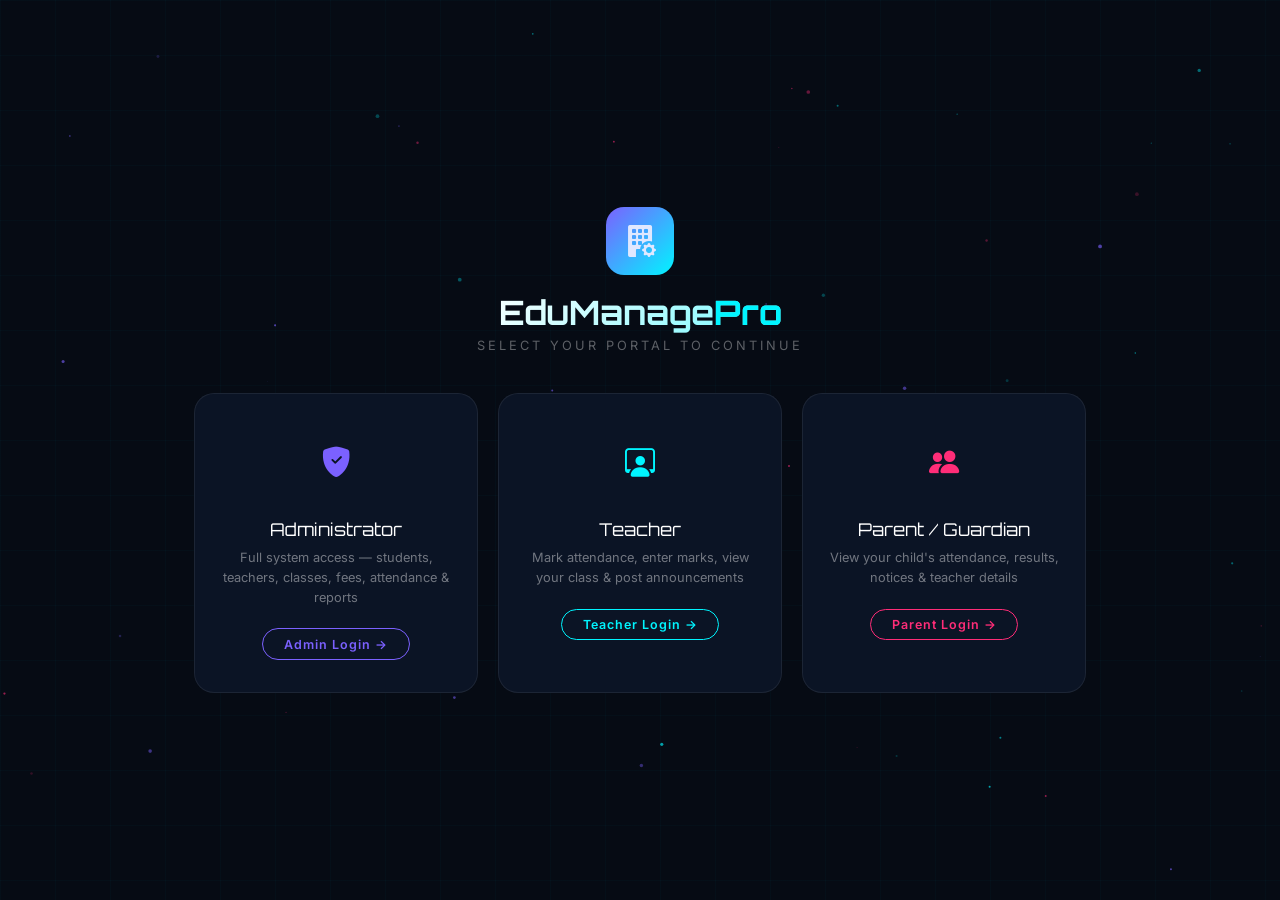
==== the school management/login.html @ 6f8d9f7c "Add files via upload" ====
<!DOCTYPE html>
<html lang="en">
<head>
  <meta charset="UTF-8"/>
  <meta name="viewport" content="width=device-width, initial-scale=1.0"/>
  <title>EduManage Pro — Secure Login</title>
  <meta name="description" content="EduManage Pro — OTP-verified login for Admin, Teacher & Parent portals"/>
  <link rel="stylesheet" href="https://cdn.jsdelivr.net/npm/bootstrap-icons@1.11.3/font/bootstrap-icons.min.css"/>
  <link href="https://fonts.googleapis.com/css2?family=Orbitron:wght@400;600;700;900&family=Inter:wght@300;400;500;600;700&display=swap" rel="stylesheet"/>
  <style>
    :root {
      --neon:#00f5ff; --neon-2:#7b61ff; --neon-3:#ff2d78;
      --bg:#060b14; --glass:rgba(13,22,40,.88);
      --green:#00e676; --red:#ff3d71; --amber:#ffc107;
      --font-brand:'Orbitron',sans-serif;
      --font-body:'Inter',sans-serif;
      --lc: #00f5ff;
    }
    *,*::before,*::after{box-sizing:border-box;margin:0;padding:0;}
    html,body{height:100%;}
    body{
      background:var(--bg); font-family:var(--font-body); color:#e0e8ff;
      min-height:100vh; display:flex; align-items:center; justify-content:center;
      overflow:hidden;
    }
    canvas{position:fixed;inset:0;z-index:0;pointer-events:none;}
    body::before{
      content:''; position:fixed; inset:0; z-index:0;
      background:linear-gradient(rgba(0,245,255,.025) 1px,transparent 1px),
                 linear-gradient(90deg,rgba(0,245,255,.025) 1px,transparent 1px);
      background-size:55px 55px; pointer-events:none;
    }

    /* ═══ WRAP ═══ */
    .wrap{position:relative;z-index:10;width:100%;max-width:940px;padding:1.5rem;}

    /* ═══ HEADER ═══ */
    .hdr{text-align:center;margin-bottom:2.5rem;}
    .logo{
      width:68px;height:68px;border-radius:18px;
      background:linear-gradient(135deg,var(--neon-2),var(--neon));
      display:flex;align-items:center;justify-content:center;
      font-size:2rem;margin:0 auto 1rem;
      animation:pulse 3s infinite;
    }
    @keyframes pulse{0%,100%{box-shadow:0 0 30px rgba(0,245,255,.4);}50%{box-shadow:0 0 65px rgba(0,245,255,.75);}}
    .brand{font-family:var(--font-brand);font-size:2.1rem;font-weight:700;
      background:linear-gradient(135deg,#fff 30%,var(--neon));
      -webkit-background-clip:text;background-clip:text;-webkit-text-fill-color:transparent;}
    .brand span{-webkit-text-fill-color:var(--neon);}
    .brand-sub{color:rgba(255,255,255,.35);font-size:.8rem;letter-spacing:3px;text-transform:uppercase;margin-top:.3rem;}

    /* ═══ ROLE CARDS ═══ */
    .cards{display:grid;grid-template-columns:repeat(3,1fr);gap:1.25rem;}
    @media(max-width:620px){.cards{grid-template-columns:1fr;}}
    .card{
      background:var(--glass);border:1px solid rgba(255,255,255,.07);
      border-radius:20px;padding:2rem 1.5rem;text-align:center;cursor:pointer;
      transition:all .35s cubic-bezier(.34,1.56,.64,1);
      backdrop-filter:blur(24px);position:relative;overflow:hidden;
    }
    .card::before{content:'';position:absolute;inset:0;opacity:0;transition:opacity .3s;
      background:radial-gradient(circle at 50% 0%,var(--c)20,transparent 70%);}
    .card:hover{transform:translateY(-8px) scale(1.02);border-color:var(--c);box-shadow:0 8px 40px var(--c)44;}
    .card:hover::before{opacity:1;}
    .card.admin{--c:#7b61ff;}
    .card.teacher{--c:#00f5ff;}
    .card.parent{--c:#ff2d78;}
    .ci{
      width:72px;height:72px;border-radius:50%;margin:0 auto 1.25rem;
      background:linear-gradient(135deg,var(--c)30,var(--c)10);
      border:2px solid var(--c)44;display:flex;align-items:center;justify-content:center;
      font-size:1.9rem;color:var(--c);transition:all .3s;
    }
    .card:hover .ci{border-color:var(--c);box-shadow:0 0 25px var(--c)60;}
    .ct{font-family:var(--font-brand);font-size:1.1rem;color:#fff;margin-bottom:.5rem;}
    .cd{font-size:.8rem;color:rgba(255,255,255,.42);line-height:1.55;}
    .cbtn{
      display:inline-block;margin-top:1.3rem;padding:.45rem 1.3rem;
      border-radius:30px;border:1px solid var(--c);color:var(--c);
      font-size:.78rem;font-weight:600;letter-spacing:1px;transition:all .3s;
    }
    .card:hover .cbtn{background:var(--c);color:#000;box-shadow:0 0 20px var(--c)55;}

    /* ═══ PANEL (shared) ═══ */
    .panel{
      display:none;max-width:430px;margin:0 auto;
      background:var(--glass);border:1px solid rgba(255,255,255,.08);
      border-radius:24px;padding:2.5rem;backdrop-filter:blur(24px);
      animation:slideUp .4s ease;
    }
    @keyframes slideUp{from{opacity:0;transform:translateY(28px);}to{opacity:1;transform:translateY(0);}}
    .back-btn{
      background:none;border:none;color:rgba(255,255,255,.38);
      font-size:.82rem;cursor:pointer;margin-bottom:1.5rem;
      display:flex;align-items:center;gap:.4rem;transition:color .2s;
    }
    .back-btn:hover{color:var(--lc);}
    .p-icon{
      width:60px;height:60px;border-radius:50%;margin:0 auto .75rem;
      background:linear-gradient(135deg,var(--lc)30,var(--lc)10);
      border:2px solid var(--lc)55;display:flex;align-items:center;
      justify-content:center;font-size:1.5rem;color:var(--lc);
    }
    .p-title{font-family:var(--font-brand);font-size:1.2rem;text-align:center;color:#fff;margin-bottom:.25rem;}
    .p-sub{text-align:center;font-size:.78rem;color:rgba(255,255,255,.38);margin-bottom:1.75rem;}
    .f-label{display:block;font-size:.73rem;color:rgba(255,255,255,.45);letter-spacing:1px;text-transform:uppercase;margin-bottom:.4rem;}
    .f-input{
      width:100%;padding:.72rem 1rem;background:rgba(255,255,255,.04);
      border:1px solid rgba(255,255,255,.1);border-radius:10px;
      color:#fff;font-size:.9rem;outline:none;transition:border-color .2s,box-shadow .2s;
    }
    .f-input:focus{border-color:var(--lc);box-shadow:0 0 15px var(--lc)40;}
    .f-input::placeholder{color:rgba(255,255,255,.18);}
    .f-group{margin-bottom:1.1rem;}
    .primary-btn{
      width:100%;padding:.82rem;background:linear-gradient(135deg,var(--lc),var(--lc)90);
      border:none;border-radius:12px;color:#000;font-weight:700;font-size:.95rem;
      cursor:pointer;letter-spacing:1px;transition:all .3s;margin-top:.5rem;
      box-shadow:0 4px 22px var(--lc)44;
    }
    .primary-btn:hover{transform:translateY(-2px);box-shadow:0 8px 32px var(--lc)66;}
    .primary-btn:active{transform:translateY(0);}
    .primary-btn:disabled{opacity:.5;cursor:not-allowed;transform:none;}
    .err{
      background:rgba(255,61,113,.1);border:1px solid rgba(255,61,113,.3);
      color:#ff3d71;border-radius:8px;padding:.6rem .9rem;
      font-size:.8rem;margin-top:.75rem;display:none;
      animation:shake .35s ease;
    }
    @keyframes shake{0%,100%{transform:translateX(0);}25%{transform:translateX(-6px);}75%{transform:translateX(6px);}}
    .help{text-align:center;font-size:.72rem;color:rgba(255,255,255,.28);margin-top:1rem;}
    .help code{color:rgba(255,255,255,.5);font-size:.75rem;}

    /* ═══ OTP PANEL ═══ */
    .otp-phone-display{
      background:rgba(255,255,255,.04);border:1px solid rgba(255,255,255,.1);
      border-radius:10px;padding:.65rem 1rem;text-align:center;margin-bottom:1.5rem;
      font-size:.85rem;color:rgba(255,255,255,.6);
    }
    .otp-phone-display strong{color:#fff;}

    /* Demo OTP alert */
    .demo-banner{
      background:linear-gradient(135deg,rgba(0,230,118,.12),rgba(0,245,255,.08));
      border:1px solid rgba(0,230,118,.3);border-radius:12px;
      padding:.9rem 1rem;margin-bottom:1.5rem;text-align:center;
    }
    .demo-banner .tag{font-size:.65rem;letter-spacing:2px;color:var(--green);text-transform:uppercase;font-weight:700;}
    .demo-banner .demo-otp{
      font-family:var(--font-brand);font-size:2rem;letter-spacing:.5rem;color:#fff;
      margin:.35rem 0 .2rem;text-shadow:0 0 20px var(--green);
    }
    .demo-banner .demo-note{font-size:.71rem;color:rgba(255,255,255,.4);}

    /* 6-digit boxes */
    .otp-boxes{display:flex;gap:.6rem;justify-content:center;margin:1.5rem 0;}
    .obd{
      width:50px;height:58px;border-radius:12px;
      background:rgba(255,255,255,.04);border:2px solid rgba(255,255,255,.1);
      color:#fff;font-size:1.5rem;font-weight:700;font-family:var(--font-brand);
      text-align:center;outline:none;transition:all .25s;caret-color:transparent;
    }
    .obd:focus{border-color:var(--lc);box-shadow:0 0 18px var(--lc)55;background:rgba(255,255,255,.07);}
    .obd.filled{border-color:var(--lc)80;}
    .obd.shake-err{animation:shake .35s ease;border-color:var(--red) !important;}
    @media(max-width:400px){.obd{width:42px;height:50px;font-size:1.2rem;}}

    /* Timer + resend */
    .otp-footer{display:flex;align-items:center;justify-content:space-between;margin-top:1rem;font-size:.8rem;}
    .otp-timer{color:rgba(255,255,255,.4);}
    .otp-timer span{color:var(--lc);font-weight:700;font-family:monospace;}
    .resend-btn{
      background:none;border:none;color:rgba(255,255,255,.3);
      font-size:.8rem;cursor:pointer;transition:color .2s;padding:0;
    }
    .resend-btn:not(:disabled):hover{color:var(--lc);}
    .resend-btn:disabled{cursor:not-allowed;}

    /* Attempts */
    .attempts-left{
      text-align:center;font-size:.75rem;color:rgba(255,255,255,.35);
      margin-top:.75rem;
    }
    .attempts-left.warn{color:var(--amber);}
    .attempts-left.danger{color:var(--red);}

    /* Locked state */
    .locked-box{
      background:rgba(255,61,113,.08);border:1px solid rgba(255,61,113,.25);
      border-radius:12px;padding:1.25rem;text-align:center;
    }
    .locked-box i{font-size:2rem;color:var(--red);display:block;margin-bottom:.75rem;}
    .locked-box .lk-title{font-family:var(--font-brand);font-size:1rem;color:#fff;margin-bottom:.3rem;}
    .locked-box .lk-msg{font-size:.8rem;color:rgba(255,255,255,.4);}
    .locked-timer{font-family:monospace;font-size:1.4rem;color:var(--red);margin:.75rem 0 .25rem;}

    /* Success flash */
    @keyframes successPop{0%{transform:scale(.8);opacity:0;}70%{transform:scale(1.07);}100%{transform:scale(1);opacity:1;}}
    .success-icon{animation:successPop .4s ease forwards;}
  </style>
</head>
<body>
<canvas id="bg"></canvas>

<div class="wrap" id="wrap">
  <!-- ── Header ── -->
  <div class="hdr">
    <div class="logo"><i class="bi bi-building-fill-gear"></i></div>
    <div class="brand">EduManage<span>Pro</span></div>
    <div class="brand-sub">Select Your Portal to Continue</div>
  </div>

  <!-- ── Role Cards ── -->
  <div class="cards" id="cards">
    <div class="card admin" id="cardAdmin" onclick="showLogin('admin')">
      <div class="ci"><i class="bi bi-shield-fill-check"></i></div>
      <div class="ct">Administrator</div>
      <div class="cd">Full system access — students, teachers, classes, fees, attendance & reports</div>
      <div class="cbtn">Admin Login →</div>
    </div>
    <div class="card teacher" id="cardTeacher" onclick="showLogin('teacher')">
      <div class="ci"><i class="bi bi-person-workspace"></i></div>
      <div class="ct">Teacher</div>
      <div class="cd">Mark attendance, enter marks, view your class & post announcements</div>
      <div class="cbtn">Teacher Login →</div>
    </div>
    <div class="card parent" id="cardParent" onclick="showLogin('parent')">
      <div class="ci"><i class="bi bi-people-fill"></i></div>
      <div class="ct">Parent / Guardian</div>
      <div class="cd">View your child's attendance, results, notices & teacher details</div>
      <div class="cbtn">Parent Login →</div>
    </div>
  </div>

  <!-- ── STEP 1: Credentials Panel ── -->
  <div class="panel" id="credPanel">
    <button class="back-btn" id="credBack" onclick="goBack()">
      <i class="bi bi-arrow-left"></i> Back to portals
    </button>
    <div class="p-icon" id="credIcon"><i class="bi bi-shield-fill-check"></i></div>
    <div class="p-title" id="credTitle">Login</div>
    <div class="p-sub"  id="credSub">Enter your credentials</div>

    <div class="f-group">
      <label class="f-label" id="credULabel">Username</label>
      <input class="f-input" id="credU" type="text" autocomplete="off" placeholder="Enter ID"/>
    </div>
    <div class="f-group" id="credPGroup">
      <label class="f-label" id="credPLabel">Password / Mobile</label>
      <div style="position:relative">
        <input class="f-input" id="credP" type="password" placeholder="Enter password" style="padding-right:46px"/>
        <button onclick="togglePwd()" style="position:absolute;right:12px;top:50%;transform:translateY(-50%);background:none;border:none;color:rgba(255,255,255,.4);cursor:pointer;font-size:1rem" id="eyeBtn">
          <i class="bi bi-eye" id="eyeIcon"></i>
        </button>
      </div>
      <div id="mobileHint" style="font-size:.72rem;margin-top:.35rem;min-height:1rem;transition:color .2s;padding-left:.25rem"></div>
    </div>
    <button class="primary-btn" id="credBtn" onclick="doVerifyCreds()">
      <i class="bi bi-arrow-right-circle-fill me-2"></i><span id="credBtnTxt">Continue</span>
    </button>
    <div class="err" id="credErr"></div>
    <div class="help" id="credHelp"></div>
  </div>

  <!-- ── STEP 2: OTP Panel ── -->
  <div class="panel" id="otpPanel">
    <button class="back-btn" onclick="goToCredPanel()">
      <i class="bi bi-arrow-left"></i> Change credentials
    </button>
    <div class="p-icon" id="otpPanelIcon"><i class="bi bi-phone-fill"></i></div>
    <div class="p-title">OTP Verification</div>
    <div class="p-sub">Enter the 6-digit code sent to your mobile</div>

    <!-- Phone display -->
    <div class="otp-phone-display" id="otpPhoneDisplay">
      Sending OTP to <strong id="otpPhoneMasked">+91 ××××××0000</strong>
    </div>

    <!-- DEMO BANNER (shown since no real SMS backend) -->
    <div class="demo-banner" id="demoBanner">
      <div class="tag">📱 Demo Mode — OTP (would be sent via SMS)</div>
      <div class="demo-otp" id="demoOtpDisplay">------</div>
      <div class="demo-note">In production this would be sent to your phone silently</div>
    </div>

    <!-- 6 OTP boxes -->
    <div class="otp-boxes" id="otpBoxes">
      <input class="obd" id="o0" maxlength="1" type="text" inputmode="numeric" pattern="[0-9]"/>
      <input class="obd" id="o1" maxlength="1" type="text" inputmode="numeric" pattern="[0-9]"/>
      <input class="obd" id="o2" maxlength="1" type="text" inputmode="numeric" pattern="[0-9]"/>
      <input class="obd" id="o3" maxlength="1" type="text" inputmode="numeric" pattern="[0-9]"/>
      <input class="obd" id="o4" maxlength="1" type="text" inputmode="numeric" pattern="[0-9]"/>
      <input class="obd" id="o5" maxlength="1" type="text" inputmode="numeric" pattern="[0-9]"/>
    </div>

    <!-- Locked overlay (shown when too many attempts) -->
    <div class="locked-box" id="lockedBox" style="display:none">
      <i class="bi bi-lock-fill"></i>
      <div class="lk-title">Too many wrong attempts</div>
      <div class="locked-timer" id="lockTimer">01:00</div>
      <div class="lk-msg">Locked. Please wait before trying again.</div>
    </div>

    <button class="primary-btn" id="otpBtn" onclick="verifyOTP()" style="margin-top:.5rem">
      <i class="bi bi-shield-check me-2"></i>Verify & Login
    </button>
    <div class="err" id="otpErr"></div>

    <div class="otp-footer">
      <div class="otp-timer">Expires in <span id="otpTimerDisplay">05:00</span></div>
      <button class="resend-btn" id="resendBtn" disabled onclick="resendOTP()">
        <i class="bi bi-arrow-clockwise me-1"></i>Resend OTP
      </button>
    </div>
    <div class="attempts-left" id="attemptsLeft">3 attempts remaining</div>
  </div>

</div>

<script src="database.js"></script>
<script>
'use strict';

/* ══════════════════════════════════════
   STATE
══════════════════════════════════════ */
let currentRole   = '';
let pendingUser   = null;   // verified user object waiting for OTP
let generatedOTP  = '';
let otpExpireAt   = 0;      // timestamp
let otpTimerIntvl = null;
let lockUntil     = 0;
let lockTimerIntvl= null;
let attemptsLeft  = 3;
const OTP_TTL     = 5 * 60 * 1000;   // 5 minutes
const LOCK_TIME   = 60 * 1000;        // 1 minute lockout

/* ══════════════════════════════════════
   SECURITY UTILITIES
══════════════════════════════════════ */
// djb2 hash — used for admin password check & session signing
function djb2(str) {
  let h = 5381;
  for(let i=0;i<str.length;i++) h=((h<<5)+h)^str.charCodeAt(i);
  return (h>>>0).toString(36);
}
// Admin password hash of 'admin@123' — not storing plaintext in source
const ADMIN_PASS_HASH = djb2('admin@123_edu2026');

// Session signing — prevents casual DevTools manipulation
function signUser(u) {
  const raw = (u.role||'')+(u.id||'')+(u.empId||'')+(u.studentRoll||'');
  return djb2(raw+'_edu_sig_2026');
}
function saveSession(user) {
  const sess = {...user, _sig: signUser(user)};
  sessionStorage.setItem('edu_session', JSON.stringify(sess));
}

/* ══════════════════════════════════════
   PARTICLES
══════════════════════════════════════ */
(function(){
  const cvs=document.getElementById('bg'),ctx=cvs.getContext('2d');
  cvs.width=innerWidth;cvs.height=innerHeight;
  window.addEventListener('resize',()=>{cvs.width=innerWidth;cvs.height=innerHeight;});
  const cols=['#00f5ff','#7b61ff','#ff2d78'];
  const pts=Array.from({length:55},(_,i)=>({
    x:Math.random()*cvs.width,y:Math.random()*cvs.height,
    r:Math.random()*1.6+.3,vx:(Math.random()-.5)*.32,vy:(Math.random()-.5)*.32,
    a:Math.random()*.55+.15,c:cols[i%cols.length]
  }));
  function draw(){
    ctx.clearRect(0,0,cvs.width,cvs.height);
    pts.forEach(p=>{
      p.x+=p.vx;p.y+=p.vy;
      if(p.x<0||p.x>cvs.width)p.vx*=-1;
      if(p.y<0||p.y>cvs.height)p.vy*=-1;
      ctx.globalAlpha=p.a;ctx.fillStyle=p.c;
      ctx.beginPath();ctx.arc(p.x,p.y,p.r,0,Math.PI*2);ctx.fill();
    });
    ctx.globalAlpha=1;requestAnimationFrame(draw);
  }
  draw();
})();

/* ══════════════════════════════════════
   ROLE CONFIG
══════════════════════════════════════ */
const CONFIG = {
  admin: {
    icon:'bi-shield-fill-check', title:'Administrator Login',
    sub:'System admin credentials required',
    uLabel:'Username', pLabel:'Password', color:'#7b61ff',
    uPH:'admin', pPH:'••••••••',
    helpHtml:'Contact school IT administrator for credentials.',
    otp: false   // admin: NO OTP — direct login
  },
  teacher: {
    icon:'bi-person-workspace', title:'Teacher Login',
    sub:'Enter Employee ID & registered mobile number',
    uLabel:'Employee ID', pLabel:'Registered Mobile Number', color:'#00f5ff',
    uPH:'e.g. EMP-001', pPH:'Your 10-digit mobile',
    helpHtml:'Employee ID is on your appointment letter',
    otp: true    // teacher: OTP required
  },
  parent: {
    icon:'bi-people-fill', title:'Parent / Guardian Login',
    sub:"Enter your child's roll number & your mobile",
    uLabel:"Child's Roll Number", pLabel:'Your Registered Mobile', color:'#ff2d78',
    uPH:'e.g. 010101', pPH:'Your 10-digit mobile',
    helpHtml:"Roll number is printed on the school ID card",
    otp: true    // parent: OTP required
  }
};

/* ══════════════════════════════════════
   STEP 0 → STEP 1: Show credentials panel
══════════════════════════════════════ */
function showLogin(role) {
  currentRole = role;
  const cfg = CONFIG[role];

  document.getElementById('cards').style.display = 'none';
  const cp = document.getElementById('credPanel');
  cp.style.cssText = `display:block; --lc:${cfg.color}`;

  document.getElementById('credIcon').innerHTML = `<i class="bi ${cfg.icon}"></i>`;
  document.getElementById('credTitle').textContent = cfg.title;
  document.getElementById('credSub').textContent   = cfg.sub;
  document.getElementById('credULabel').textContent = cfg.uLabel;
  document.getElementById('credPLabel').textContent = cfg.pLabel;
  document.getElementById('credU').placeholder = cfg.uPH;
  document.getElementById('credP').placeholder = cfg.pPH;
  document.getElementById('credHelp').innerHTML = cfg.helpHtml;
  document.getElementById('credErr').style.display = 'none';
  document.getElementById('credBtnTxt').textContent = cfg.otp ? 'Send OTP →' : 'Login Securely';
  document.getElementById('credBtn').style.background = `linear-gradient(135deg,${cfg.color},${cfg.color}90)`;
  // Eye icon for password
  document.getElementById('credP').type = 'password';
  document.getElementById('eyeIcon').className = 'bi bi-eye';

  // ── Real-time input sanitization ──
  const uInp = document.getElementById('credU');
  const pInp = document.getElementById('credP');

  if(role === 'parent') {
    // Roll number: digits only
    uInp.setAttribute('inputmode','numeric');
    uInp.oninput = () => { uInp.value = uInp.value.replace(/\D/g,'').slice(0,10); };
  } else {
    uInp.removeAttribute('inputmode');
    uInp.oninput = null;
  }

  if(cfg.otp) {
    // Mobile: exactly 10 digits, no letters allowed at all
    pInp.setAttribute('inputmode','numeric');
    pInp.oninput = function() {
      const clean = this.value.replace(/\D/g,'').slice(0,10);
      this.value = clean;
      const hint = document.getElementById('mobileHint');
      if(!hint) return;
      if(clean.length === 0)          hint.textContent = '';
      else if(clean.length < 10)     { hint.textContent = `${10-clean.length} more digit${10-clean.length>1?'s':''} needed`; hint.style.color='rgba(255,193,7,.8)'; }
      else                           { hint.textContent = '✅ Valid 10-digit number'; hint.style.color='rgba(0,230,118,.8)'; }
    };
  } else {
    pInp.removeAttribute('inputmode');
    pInp.oninput = null;
    document.getElementById('mobileHint').textContent = '';
  }

  document.getElementById('credU').focus();
}

function goBack() {
  clearOtpState();
  document.getElementById('credPanel').style.display = 'none';
  document.getElementById('otpPanel').style.display = 'none';
  document.getElementById('cards').style.display = 'grid';
  currentRole = '';
}

function goToCredPanel() {
  clearOtpState();
  document.getElementById('otpPanel').style.display = 'none';
  const cp = document.getElementById('credPanel');
  const cfg = CONFIG[currentRole];
  cp.style.cssText = `display:block; --lc:${cfg.color}`;
}

function togglePwd() {
  const inp = document.getElementById('credP');
  const ic  = document.getElementById('eyeIcon');
  if(inp.type==='password'){ inp.type='text'; ic.className='bi bi-eye-slash'; }
  else                     { inp.type='password'; ic.className='bi bi-eye';   }
}

/* ══════════════════════════════════════
   STEP 1: Verify credentials
══════════════════════════════════════ */
function doVerifyCreds() {
  const u = document.getElementById('credU').value.trim();
  const p = document.getElementById('credP').value.trim();
  const btn = document.getElementById('credBtn');
  const err = document.getElementById('credErr');
  err.style.display = 'none';

  if(!u || !p) return showCredErr('Please fill in all fields.');

  // ── Mobile format guard (teacher / parent)
  if(currentRole !== 'admin') {
    if(!/^\d{10}$/.test(p)) return showCredErr('Mobile number must be exactly 10 digits — no letters or spaces allowed.');
  }

  btn.disabled = true;
  btn.innerHTML = '<i class="bi bi-hourglass-split me-2"></i>Verifying...';

  // Load live DB (includes admin-added students & teachers)
  // Merges localStorage DB + seed data so new students can login immediately
  setTimeout(() => {
    let user = null;
    const liveDB = (function(){
      try { const d=localStorage.getItem('edumanage_pro_v3'); return d?JSON.parse(d):null; }
      catch(e){ return null; }
    })();
    const allStudents = liveDB?.students || SchoolSeedData.students;
    const allTeachers = liveDB?.teachers || SchoolSeedData.teachers;

    if(currentRole === 'admin') {
      // Compare with hash — plaintext password NOT stored in source
      if(u === 'admin' && djb2(p+'_edu2026') === ADMIN_PASS_HASH)
        user = { role:'admin', name:'Administrator' };

    } else if(currentRole === 'teacher') {
      // Checks live DB — includes admin-added teachers
      const t = allTeachers.find(t =>
        t.empId.toLowerCase() === u.toLowerCase() && t.contact === p
      );
      if(t) user = { role:'teacher', id:t.id, empId:t.empId, name:t.name, mobile:t.contact };

    } else if(currentRole === 'parent') {
      // Checks live DB — includes admin-added students
      const s = allStudents.find(s => s.roll === u && s.contact === p);
      if(s) user = { role:'parent', studentRoll:s.roll, studentName:s.name, parentName:s.parent, mobile:s.contact };
    }

    btn.disabled = false;
    const cfg = CONFIG[currentRole];
    btn.innerHTML = `<i class="bi bi-arrow-right-circle-fill me-2"></i>${cfg.otp?'Send OTP →':'Login Securely'}`;

    if(!user) {
      showCredErr('Invalid credentials. Please check and try again.');
      document.getElementById('credU').focus();
      return;
    }

    // Admin → direct login (no OTP)
    if(!CONFIG[currentRole].otp) {
      saveSession(user);
      goToPortal(user.role);
      return;
    }

    // Teacher/Parent → OTP step
    pendingUser = user;
    sendOTP(user.mobile);
    showOtpPanel(user.mobile);

  }, 700);
}

function showCredErr(msg) {
  const e = document.getElementById('credErr');
  e.textContent = msg; e.style.display = 'block';
}

/* ══════════════════════════════════════
   OTP GENERATION & SENDING
══════════════════════════════════════ */
function generateOTP() {
  return String(Math.floor(100000 + Math.random() * 900000));
}

let otpSendCount = 0;  // rate-limit resends
const MAX_OTP_SENDS = 5;

function sendOTP(mobile) {
  generatedOTP  = generateOTP();
  otpExpireAt   = Date.now() + OTP_TTL;
  attemptsLeft  = 3;
  otpSendCount++;
  // NOTE: console.info removed — OTP not leaked to DevTools
  // In production: call SMS API here
  document.getElementById('demoOtpDisplay').textContent = generatedOTP;
  document.getElementById('attemptsLeft').textContent = '3 attempts remaining';
  document.getElementById('attemptsLeft').className = 'attempts-left';
}

function resendOTP() {
  if(Date.now() < lockUntil) return;
  if(otpSendCount >= MAX_OTP_SENDS) {
    document.getElementById('otpErr').textContent = 'Too many OTP requests. Please contact school administrator.';
    document.getElementById('otpErr').style.display = 'block';
    document.getElementById('resendBtn').disabled = true;
    return;
  }
  sendOTP(pendingUser.mobile);
  clearOtpBoxes();
  startOtpTimer();
  document.getElementById('otpErr').style.display = 'none';
  document.getElementById('resendBtn').disabled = true;
  flashToast(`New OTP sent! (${MAX_OTP_SENDS - otpSendCount} resends left)`, 'green');
}

/* ══════════════════════════════════════
   SHOW OTP PANEL
══════════════════════════════════════ */
function showOtpPanel(mobile) {
  document.getElementById('credPanel').style.display = 'none';
  const cfg = CONFIG[currentRole];
  const op = document.getElementById('otpPanel');
  op.style.cssText = `display:block; --lc:${cfg.color}`;
  document.getElementById('otpPanelIcon').style.background =
    `linear-gradient(135deg,${cfg.color}30,${cfg.color}10)`;
  document.getElementById('otpPanelIcon').style.borderColor = `${cfg.color}55`;
  document.getElementById('otpPanelIcon').style.color = cfg.color;
  document.getElementById('otpBtn').style.background =
    `linear-gradient(135deg,${cfg.color},${cfg.color}90)`;

  // Mask mobile: show last 4 digits
  const masked = '+91 ×'.repeat(1) + '×'.repeat(Math.max(0,mobile.length-4)) + mobile.slice(-4);
  document.getElementById('otpPhoneMasked').textContent = masked;

  document.getElementById('lockedBox').style.display = 'none';
  document.getElementById('otpBoxes').style.display = 'flex';
  document.getElementById('otpBtn').style.display = 'block';

  clearOtpBoxes();
  startOtpTimer();
  initOtpBoxes();
  document.getElementById('o0').focus();
}

/* ══════════════════════════════════════
   OTP BOX SETUP
══════════════════════════════════════ */
function initOtpBoxes() {
  for(let i=0;i<6;i++) {
    const box = document.getElementById(`o${i}`);
    box.oninput = (e) => {
      const v = e.target.value.replace(/\D/g,'');
      e.target.value = v ? v[0] : '';
      box.classList.toggle('filled', !!e.target.value);
      if(v && i < 5) document.getElementById(`o${i+1}`).focus();
      // Auto-verify when all 6 filled
      if(getAllOTP().length === 6) setTimeout(verifyOTP, 200);
    };
    box.onkeydown = (e) => {
      if(e.key==='Backspace' && !box.value && i > 0)
        document.getElementById(`o${i-1}`).focus();
      if(e.key==='ArrowLeft' && i>0) document.getElementById(`o${i-1}`).focus();
      if(e.key==='ArrowRight' && i<5) document.getElementById(`o${i+1}`).focus();
      if(e.key==='Enter') verifyOTP();
    };
    // Handle paste
    box.onpaste = (e) => {
      e.preventDefault();
      const txt = (e.clipboardData.getData('text')||'').replace(/\D/g,'').slice(0,6);
      if(txt.length===6){
        for(let j=0;j<6;j++){
          const b=document.getElementById(`o${j}`);
          b.value=txt[j]||''; b.classList.toggle('filled',!!b.value);
        }
        setTimeout(verifyOTP,200);
      }
    };
  }
}

function getAllOTP() {
  return Array.from({length:6},(_,i)=>document.getElementById(`o${i}`).value).join('');
}
function clearOtpBoxes() {
  for(let i=0;i<6;i++){
    const b=document.getElementById(`o${i}`);
    b.value=''; b.classList.remove('filled','shake-err');
  }
}

/* ══════════════════════════════════════
   OTP TIMER (counts DOWN from 5:00)
══════════════════════════════════════ */
function startOtpTimer() {
  clearInterval(otpTimerIntvl);
  document.getElementById('resendBtn').disabled = true;
  updateTimerDisplay();
  otpTimerIntvl = setInterval(() => {
    const remaining = otpExpireAt - Date.now();
    if(remaining <= 0) {
      clearInterval(otpTimerIntvl);
      document.getElementById('otpTimerDisplay').textContent = '00:00';
      document.getElementById('resendBtn').disabled = false;
      // Clear demo OTP after expiry
      document.getElementById('demoOtpDisplay').textContent = '------';
      generatedOTP = '';
    } else {
      updateTimerDisplay();
      // Enable resend when < 1 min left
      if(remaining < 60000) document.getElementById('resendBtn').disabled = false;
    }
  }, 1000);
}
function updateTimerDisplay() {
  const ms = Math.max(0, otpExpireAt - Date.now());
  const m  = Math.floor(ms/60000);
  const s  = Math.floor((ms%60000)/1000);
  document.getElementById('otpTimerDisplay').textContent =
    String(m).padStart(2,'0')+':'+String(s).padStart(2,'0');
}

/* ══════════════════════════════════════
   OTP VERIFY
══════════════════════════════════════ */
function verifyOTP() {
  if(Date.now() < lockUntil) return;

  const entered = getAllOTP();
  if(entered.length < 6) {
    shakeBoxes();
    showOtpErr('Please enter all 6 digits.');
    return;
  }
  if(!generatedOTP || Date.now() > otpExpireAt) {
    showOtpErr('OTP has expired. Please request a new one.');
    document.getElementById('resendBtn').disabled = false;
    return;
  }
  if(entered !== generatedOTP) {
    attemptsLeft--;
    updateAttemptDisplay();
    shakeBoxes();
    clearOtpBoxes();
    document.getElementById('o0').focus();
    if(attemptsLeft <= 0) {
      activateLock();
    } else {
      showOtpErr(`Incorrect OTP. ${attemptsLeft} attempt${attemptsLeft>1?'s':''} left.`);
    }
    return;
  }

  // ✅ SUCCESS
  clearInterval(otpTimerIntvl);
  clearInterval(lockTimerIntvl);
  document.getElementById('otpBtn').innerHTML = '<i class="bi bi-check-circle-fill me-2"></i>Verified!';
  document.getElementById('otpBtn').style.background = 'linear-gradient(135deg,#00e676,#00c853)';
  document.getElementById('otpBtn').disabled = true;
  setTimeout(() => {
    saveSession(pendingUser);  // signed session — prevents DevTools forgery
    goToPortal(pendingUser.role);
  }, 700);
}

function showOtpErr(msg) {
  const e = document.getElementById('otpErr');
  e.textContent = msg; e.style.display = 'block';
  setTimeout(()=>{ if(e.textContent===msg) e.style.display='none'; }, 3000);
}
function shakeBoxes() {
  for(let i=0;i<6;i++){
    const b=document.getElementById(`o${i}`);
    b.classList.add('shake-err');
    setTimeout(()=>b.classList.remove('shake-err'),400);
  }
}
function updateAttemptDisplay() {
  const el = document.getElementById('attemptsLeft');
  el.textContent = `${attemptsLeft} attempt${attemptsLeft!==1?'s':''} remaining`;
  el.className = 'attempts-left' + (attemptsLeft===2?' warn':attemptsLeft<=1?' danger':'');
}

/* ══════════════════════════════════════
   LOCKOUT MECHANISM
══════════════════════════════════════ */
function activateLock() {
  lockUntil = Date.now() + LOCK_TIME;
  clearInterval(otpTimerIntvl);
  clearInterval(lockTimerIntvl);
  document.getElementById('otpBoxes').style.display = 'none';
  document.getElementById('otpBtn').style.display = 'none';
  document.getElementById('lockedBox').style.display = 'block';
  document.getElementById('otpErr').style.display = 'none';
  updateLockTimer();
  lockTimerIntvl = setInterval(() => {
    if(Date.now() >= lockUntil) {
      clearInterval(lockTimerIntvl);
      // Reset
      attemptsLeft = 3;
      lockUntil = 0;
      generatedOTP = '';
      document.getElementById('lockedBox').style.display = 'none';
      document.getElementById('otpBoxes').style.display = 'flex';
      document.getElementById('otpBtn').style.display = 'block';
      document.getElementById('attemptsLeft').textContent = '3 attempts remaining';
      document.getElementById('attemptsLeft').className = 'attempts-left';
      document.getElementById('resendBtn').disabled = false;
      document.getElementById('demoOtpDisplay').textContent = '------';
    } else {
      updateLockTimer();
    }
  }, 1000);
}
function updateLockTimer() {
  const ms = Math.max(0, lockUntil - Date.now());
  const s  = Math.ceil(ms/1000);
  const m  = Math.floor(s/60), sec = s%60;
  document.getElementById('lockTimer').textContent =
    String(m).padStart(2,'0')+':'+String(sec).padStart(2,'0');
}

/* ══════════════════════════════════════
   REDIRECT
══════════════════════════════════════ */
function goToPortal(role) {
  const map = { admin:'index.html', teacher:'teacher.html', parent:'parent.html' };
  window.location.href = map[role] || 'login.html';
}

/* ══════════════════════════════════════
   CLEANUP
══════════════════════════════════════ */
function clearOtpState() {
  clearInterval(otpTimerIntvl);
  clearInterval(lockTimerIntvl);
  generatedOTP = ''; otpExpireAt = 0; lockUntil = 0;
  attemptsLeft = 3; otpSendCount = 0; pendingUser = null;
}

/* ══════════════════════════════════════
   TOAST (tiny)
══════════════════════════════════════ */
function flashToast(msg, color) {
  let t = document.getElementById('miniToast');
  if(!t){ t=document.createElement('div'); t.id='miniToast';
    Object.assign(t.style,{position:'fixed',bottom:'1.5rem',right:'1.5rem',zIndex:'9999',
      padding:'.65rem 1.25rem',borderRadius:'10px',fontFamily:'Inter,sans-serif',
      fontSize:'.82rem',fontWeight:'600',opacity:'0',transition:'opacity .3s',
      background:'rgba(13,22,40,.95)',border:'1px solid rgba(255,255,255,.1)',color:'#fff'});
    document.body.appendChild(t); }
  t.textContent=msg; t.style.borderColor=color==='green'?'rgba(0,230,118,.4)':'rgba(0,245,255,.4)';
  t.style.color=color==='green'?'#00e676':'#00f5ff'; t.style.opacity='1';
  setTimeout(()=>t.style.opacity='0',2500);
}

/* ══════════════════════════════════════
   KEYBOARD SHORTCUT
══════════════════════════════════════ */
document.addEventListener('keydown', e => {
  if(e.key==='Enter') {
    const credVisible = document.getElementById('credPanel').style.display==='block';
    const otpVisible  = document.getElementById('otpPanel').style.display==='block';
    if(credVisible) doVerifyCreds();
    // OTP panel Enter handled inside initOtpBoxes per-box
  }
});
</script>
</body>
</html>
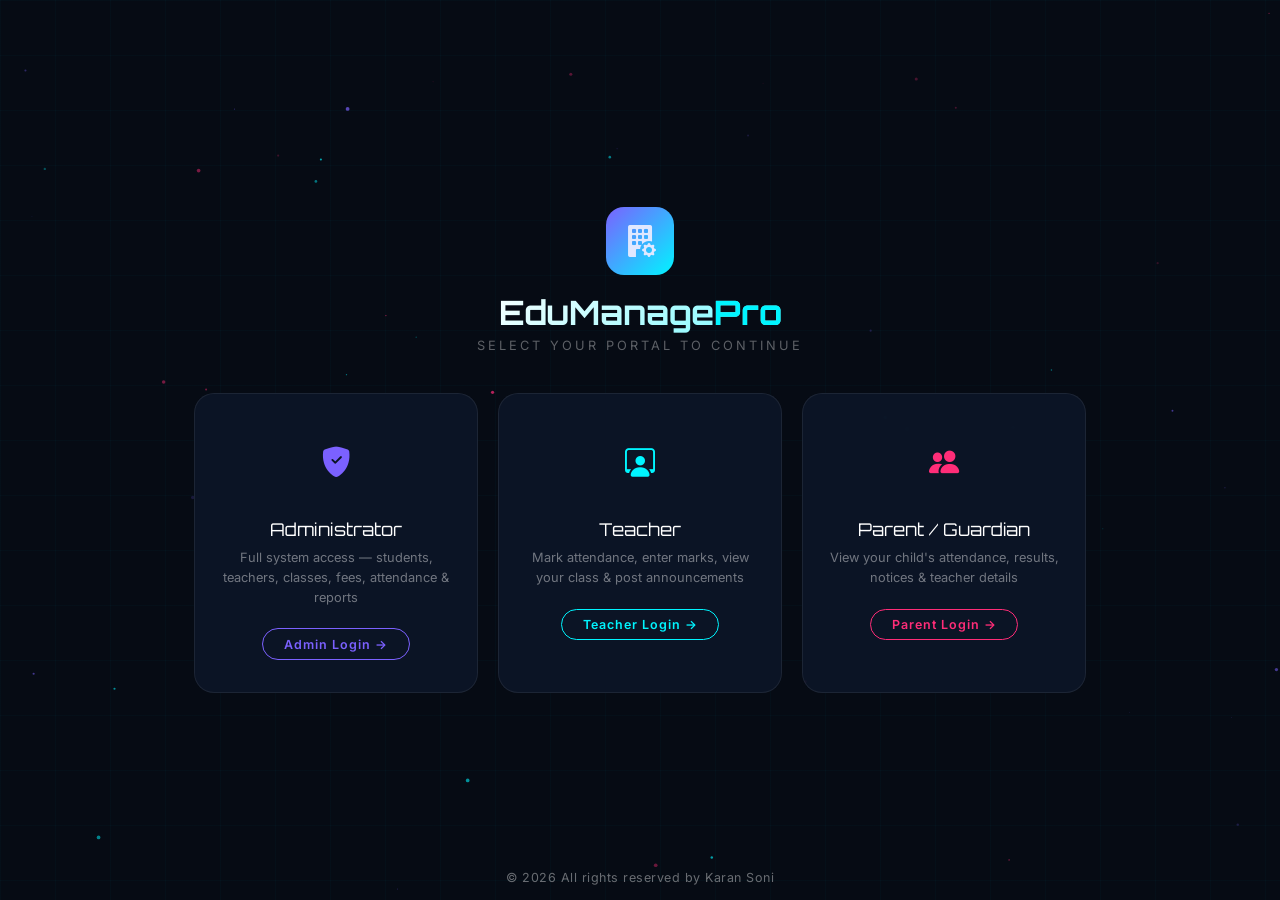
==== commit 44af2218: "Add copyright notice to login.html" ====
--- a/the school management/login.html
+++ b/the school management/login.html
@@ -867,5 +867,10 @@
   }
 });
 </script>
+    <div style="position:fixed; bottom:15px; width:100%; text-align:center; font-size:12.5px; color:rgba(255,255,255,0.4); z-index:9999; pointer-events:none; font-family:'Inter',sans-serif; letter-spacing:0.5px;">
+    &copy; 2026 All rights reserved by Karan Soni
+  </div>
+
+
 </body>
 </html>
